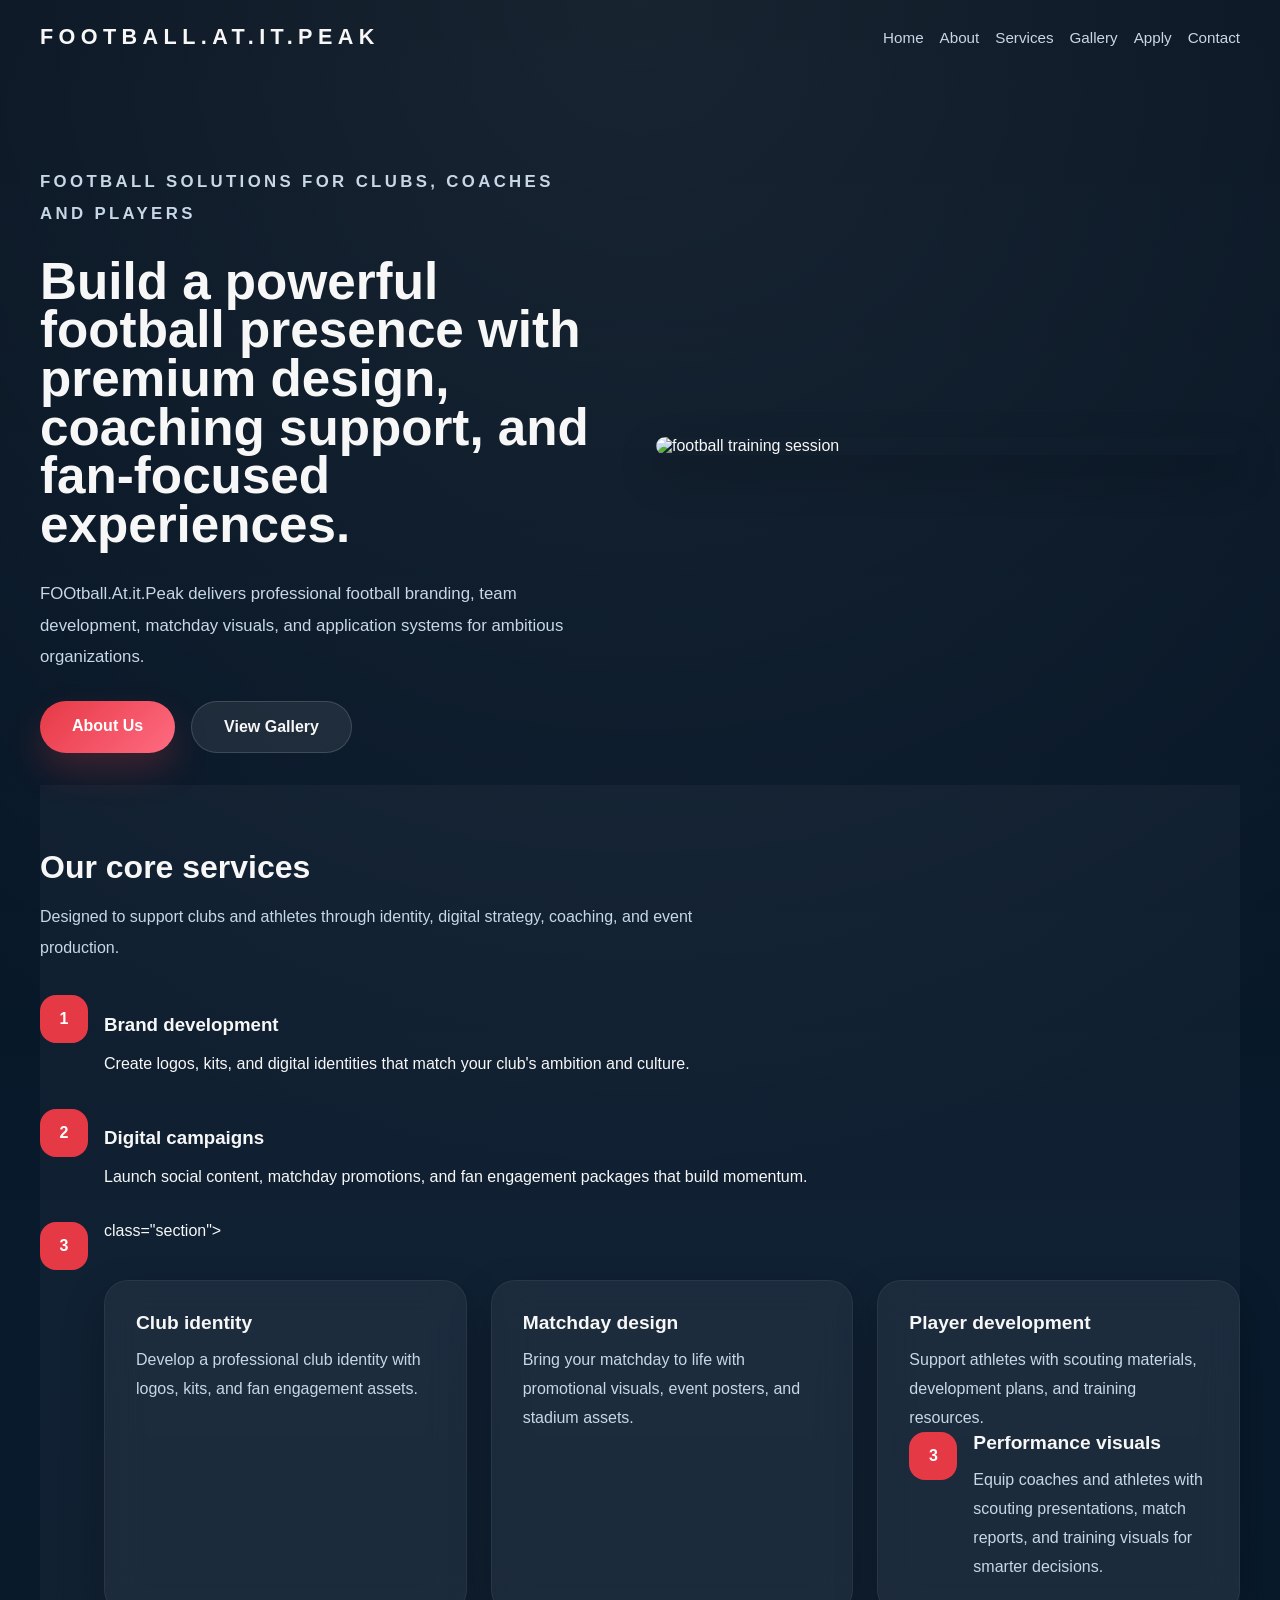
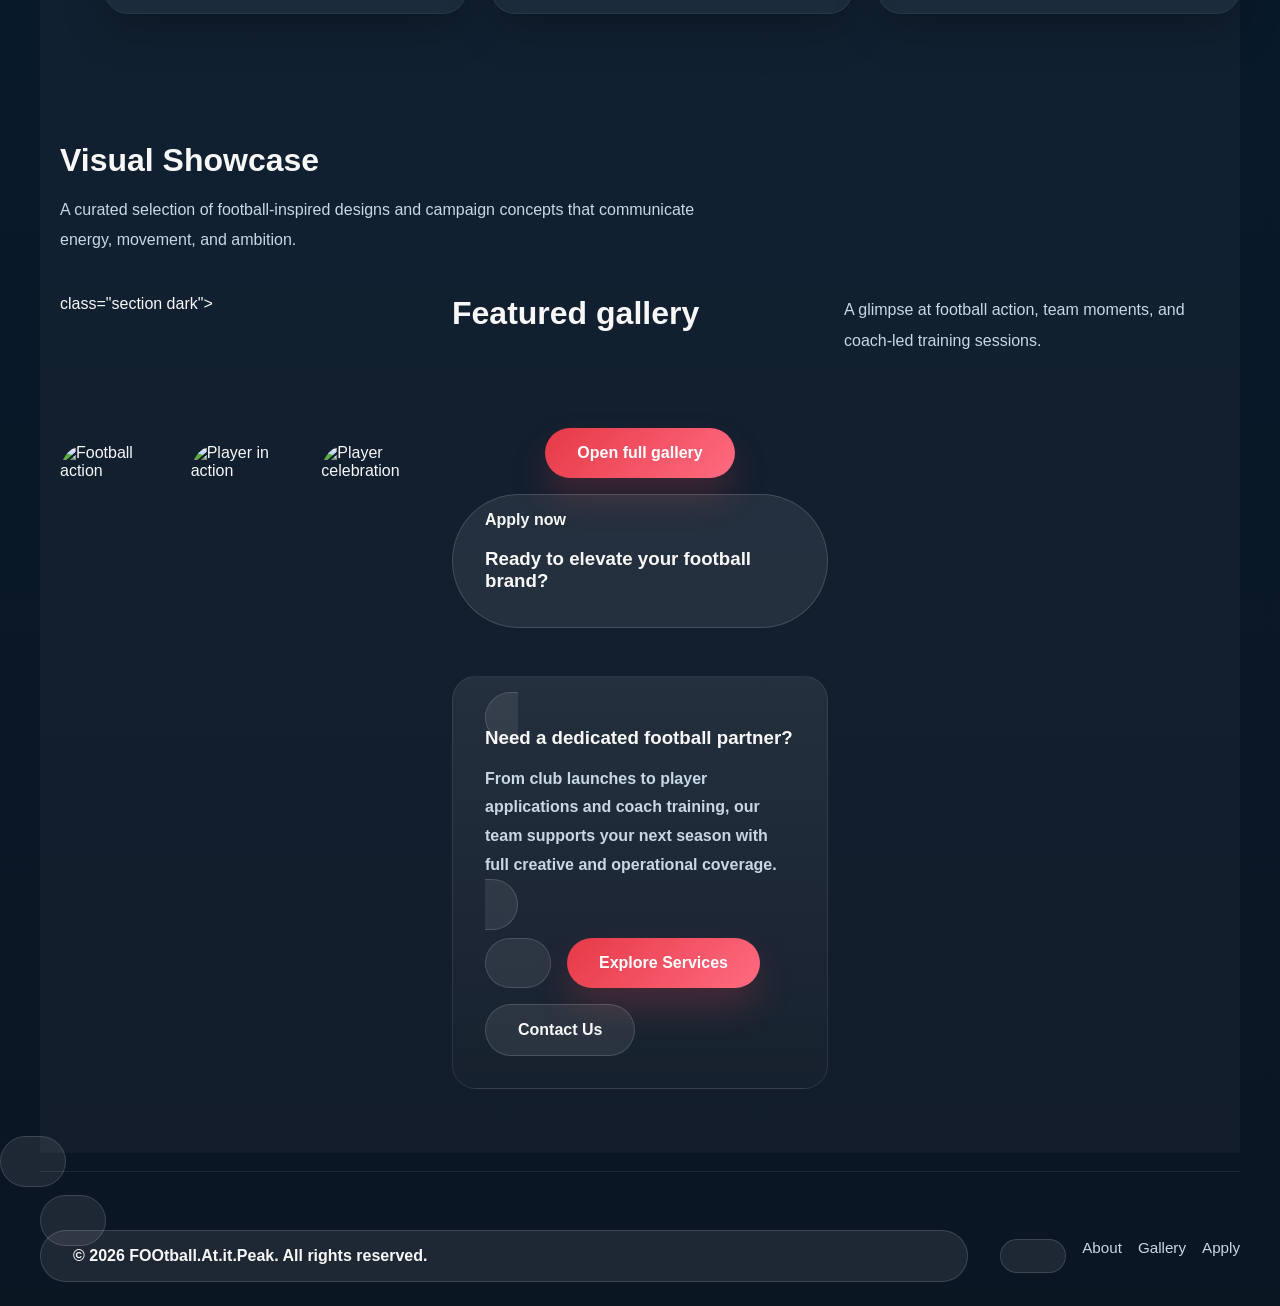
==== index.html @ 3c867930 "first commit" ====
<!DOCTYPE html>
<html lang="en">
<head>
    <meta charset="UTF-8">
    <meta name="viewport" content="width=device-width, initial-scale=1.0">
    <title>FOOtball.At.it.Peak</title>
    <link rel="stylesheet" href="style.css">
</head>
<body>
    <header class="container">
        <div class="header-inner">
            <a class="brand" href="index.html">FOOtball.At.it.Peak</a>
            <nav>
                <a href="index.html">Home</a>
                <a href="about.html">About</a>
                <a href="services.html">Services</a>
                <a href="gallery.html">Gallery</a>
                <a href="apply.html">Apply</a>
                <a href="contact.html">Contact</a>
            </nav>
        </div>
    </header>

    <main class="container">
        <section class="page-hero">
            <div>
                <p class="eyebrow">Football solutions for clubs, coaches and players</p>
                <h1>Build a powerful football presence with premium design, coaching support, and fan-focused experiences.</h1>
                <p class="section-description">FOOtball.At.it.Peak delivers professional football branding, team development, matchday visuals, and application systems for ambitious organizations.</p>
                <div class="cta-group">
                    <a class="btn btn-primary" href="about.html">About Us</a>
                    <a class="btn btn-secondary" href="gallery.html">View Gallery</a>
                </div>
            </div>
            <img src="https://cdn.pixabay.com/photo/2016/11/22/19/36/football-1853652_1280.jpg" alt="football training session">
        </section>

        <section class="section dark">
            <h2>Our core services</h2>
            <p class="lead">Designed to support clubs and athletes through identity, digital strategy, coaching, and event production.</p>
            <div class="feature-list">
                <div class="feature-item">
                    <span class="feature-dot">1</span>
                    <div>
                        <h3>Brand development</h3>
                        <p>Create logos, kits, and digital identities that match your club's ambition and culture.</p>
                    </div>
                </div>
                <div class="feature-item">
                    <span class="feature-dot">2</span>
                    <div>
                        <h3>Digital campaigns</h3>
                        <p>Launch social content, matchday promotions, and fan engagement packages that build momentum.</p>
                    </div>
                </div>
                <div class="feature-item">
                    <span class="feature-dot">3</span>
                    <div>
                 class="section">
            <div class="grid-3">
                <div class="card">
                    <h3>Club identity</h3>
                    <p>Develop a professional club identity with logos, kits, and fan engagement assets.
                    </p>
                </div>
                <div class="card">
                    <h3>Matchday design</h3>
                    <p>Bring your matchday to life with promotional visuals, event posters, and stadium assets.</p>
                </div>
                <div class="card">
                    <h3>Player development</h3>
                    <p>Support athletes with scouting materials, development plans, and training resources.</p>
                    <div class="feature-item">
                        <span class="feature-dot">3</span>
                        <div>
                            <h3>Performance visuals</h3>
                            <p>Equip coaches and athletes with scouting presentations, match reports, and training visuals for smarter decisions.</p>
                        </div>
                    </div>
                </div>
            </div>
        </section>

        <section id="gallery" class="section dark">
            <div class="container">
                <h2>Visual Showcase</h2>
                <p class="lead">A curated selection of football-inspired designs and campaign concepts that communicate energy, movement, and ambition.</p>
                <div class="gallery">
                 class="section dark">
            <h2>Featured gallery</h2>
            <p class="lead">A glimpse at football action, team moments, and coach-led training sessions.</p>
            <div class="gallery">
                <div class="gallery-item"><img src="https://cdn.pixabay.com/photo/2017/08/06/16/50/soccer-2591880_1280.jpg" alt="Football action"></div>
                <div class="gallery-item"><img src="https://cdn.pixabay.com/photo/2016/11/29/09/32/football-player-1869927_1280.jpg" alt="Player in action"></div>
                <div class="gallery-item"><img src="https://cdn.pixabay.com/photo/2016/11/29/05/08/child-1867288_1280.jpg" alt="Player celebration"></div>
            </div>
            <div class="cta-group" style="margin-top: 1.5rem; justify-content: center;">
                <a class="btn btn-primary" href="gallery.html">Open full gallery</a>
                <a class="btn btn-secondary" href="apply.html">Apply now</as="container highlight">
                <h3>Ready to elevate your football brand?</h3>
                <class="section">
            <div class="highlight">
                <h3>Need a dedicated football partner?</h3>
                <p>From club launches to player applications and coach training, our team supports your next season with full creative and operational coverage.</p>
                <div class="cta-group">
                    <a class="btn btn-primary" href="services.html">Explore Services</a>
                    <a class="btn btn-secondary" href="contact.html">Contact Us
    </main>

    <footer class="container footer">
        <div class="footer-grid">
            <p>&copy; 2026 FOOtball.At.it.Peak. All rights reserved.</p>
            <div class="footer-links">
                <a href="about.html">About</a>
                <a href="gallery.html">Gallery</a>
                <a href="apply.html">Apply</a>
            </div>
        </div>
    </footer>
</body>
</html>
---- style.css ----
/* Global styles */
:root {
    --bg: #0b1623;
    --panel: rgba(255, 255, 255, 0.05);
    --text: #f7f7f7;
    --muted: #c8d7e5;
    --accent: #e63946;
    --accent-soft: #f25f68;
    --shadow: 0 18px 40px rgba(0, 0, 0, 0.25);
    --radius: 24px;
}

* {
    box-sizing: border-box;
}

body {
    margin: 0;
    min-height: 100%;
    font-family: 'Inter', Arial, sans-serif;
    color: var(--text);
    background: radial-gradient(circle at top, rgba(255, 255, 255, 0.08), transparent 40%),
        linear-gradient(180deg, #05111f 0%, #081a2c 45%, #0b1623 100%);
}

img {
    max-width: 100%;
    display: block;
}

a {
    color: inherit;
    text-decoration: none;
}

button,
.btn {
    border: none;
    border-radius: 999px;
    cursor: pointer;
    font-weight: 700;
    transition: transform 0.25s ease, box-shadow 0.25s ease, background-color 0.25s ease;
}

button:hover,
.btn:hover {
    transform: translateY(-2px);
}

.container {
    width: min(1200px, calc(100% - 2.5rem));
    margin: 0 auto;
}

header {
    padding: 1.5rem 0;
}

.header-inner {
    display: flex;
    align-items: center;
    justify-content: space-between;
    gap: 1rem;
}

.brand {
    font-size: 1.35rem;
    letter-spacing: 0.25em;
    text-transform: uppercase;
    font-weight: 700;
    color: var(--text);
}

nav {
    display: flex;
    gap: 1rem;
    flex-wrap: wrap;
}

nav a {
    color: var(--muted);
    font-size: 0.95rem;
    transition: color 0.3s ease;
}

nav a:hover {
    color: var(--text);
}

.page-hero {
    display: grid;
    grid-template-columns: 1fr 1fr;
    gap: 2rem;
    align-items: center;
    padding: 4rem 0 2rem;
}

.page-hero > div {
    max-width: 560px;
}

.page-hero h1 {
    font-size: clamp(2.7rem, 4vw, 4.5rem);
    line-height: 0.95;
    margin: 0 0 1rem;
}

.page-hero p {
    margin: 1.75rem 0;
    font-size: 1.05rem;
    line-height: 1.9;
    color: var(--muted);
}

.page-hero img {
    border-radius: 32px;
    box-shadow: var(--shadow);
}

.page-header {
    text-align: left;
    padding: 3rem 0 2rem;
}

.section-tag {
    color: var(--accent);
    font-weight: 700;
    letter-spacing: 0.2em;
    text-transform: uppercase;
    margin: 0 0 1rem;
}

.page-header h1 {
    font-size: clamp(2.2rem, 3vw, 3.5rem);
    line-height: 1.2;
    margin: 0 0 1rem;
}

.section-description {
    max-width: 680px;
    color: var(--muted);
    line-height: 1.9;
}

.eyebrow {
    color: var(--accent);
    font-weight: 700;
    letter-spacing: 0.2em;
    text-transform: uppercase;
    margin: 0 0 1rem;
}

.cta-group {
    display: flex;
    flex-wrap: wrap;
    gap: 1rem;
    margin-top: 1.5rem;
}

.btn-primary {
    background: linear-gradient(135deg, var(--accent), #ff6b81);
    color: #fff;
    padding: 1rem 2rem;
    box-shadow: 0 18px 35px rgba(230, 57, 70, 0.22);
}

.btn-primary:hover {
    box-shadow: 0 22px 45px rgba(230, 57, 70, 0.32);
}

.btn-secondary {
    background: rgba(255, 255, 255, 0.08);
    color: var(--text);
    padding: 1rem 2rem;
    border: 1px solid rgba(255, 255, 255, 0.14);
}

.btn-secondary:hover {
    background: rgba(255, 255, 255, 0.12);
}

.section {
    padding: 4rem 0;
}

.section.dark {
    background: rgba(255, 255, 255, 0.03);
}

.section h2 {
    font-size: clamp(2rem, 2.5vw, 3rem);
    margin: 0 0 1rem;
}

.section.light-form {
    background: transparent;
}

.section p.lead {
    max-width: 680px;
    margin: 0 0 2rem;
    color: var(--muted);
    line-height: 1.9;
}

.grid-3 {
    display: grid;
    grid-template-columns: repeat(3, minmax(0, 1fr));
    gap: 1.5rem;
    margin-top: 2.5rem;
}

.card {
    background: rgba(255, 255, 255, 0.05);
    padding: 2rem;
    border-radius: var(--radius);
    box-shadow: inset 0 0 0 1px rgba(255, 255, 255, 0.06), var(--shadow);
    backdrop-filter: blur(18px);
    transition: transform 0.3s ease, background-color 0.3s ease;
}

.card:hover {
    transform: translateY(-4px);
    background: rgba(255, 255, 255, 0.08);
}

.card h3 {
    margin: 0 0 0.75rem;
    font-size: 1.2rem;
}

.card p {
    margin: 0;
    color: var(--muted);
    line-height: 1.8;
}

.gallery,
.gallery-grid {
    display: grid;
    grid-template-columns: repeat(3, minmax(0, 1fr));
    gap: 1rem;
    margin-top: 2.5rem;
}

.gallery-item {
    overflow: hidden;
    border-radius: 28px;
    position: relative;
    min-height: 240px;
}

.gallery-item img {
    width: 100%;
    height: 100%;
    object-fit: cover;
    transition: transform 0.35s ease;
}

.gallery-item:hover img {
    transform: scale(1.06);
}

.highlight {
    background: linear-gradient(180deg, rgba(255, 255, 255, 0.08), rgba(255, 255, 255, 0.02));
    border: 1px solid rgba(255, 255, 255, 0.08);
    padding: 2rem;
    border-radius: var(--radius);
    margin-top: 2rem;
}

.highlight h3 {
    margin: 0 0 1rem;
}

.highlight p {
    color: var(--muted);
    line-height: 1.8;
}

.feature-list {
    display: grid;
    gap: 1.25rem;
    margin-top: 2rem;
}

.feature-item {
    display: grid;
    grid-template-columns: 48px auto;
    gap: 1rem;
    align-items: start;
}

.feature-dot {
    width: 48px;
    height: 48px;
    background: var(--accent);
    border-radius: 16px;
    display: grid;
    place-items: center;
    font-weight: 800;
    color: #fff;
    flex-shrink: 0;
}

/* Form styles */
.form-grid {
    display: grid;
    grid-template-columns: 1fr 1fr;
    gap: 2rem;
    margin-top: 2rem;
}

.form-grid.full-width,
.form-card.full-width {
    grid-column: 1 / -1;
}

.form-card {
    display: flex;
    flex-direction: column;
    gap: 1.5rem;
}

.form-label {
    display: block;
    font-weight: 600;
    margin-bottom: 0.5rem;
    color: var(--text);
    font-size: 0.95rem;
}

.form-control,
input,
textarea,
select {
    width: 100%;
    padding: 0.875rem 1rem;
    background: rgba(255, 255, 255, 0.06);
    border: 1px solid rgba(255, 255, 255, 0.12);
    border-radius: 12px;
    color: var(--text);
    font-family: inherit;
    font-size: 0.95rem;
    transition: background-color 0.3s ease, border-color 0.3s ease;
}

.form-control:focus,
input:focus,
textarea:focus,
select:focus {
    outline: none;
    background: rgba(255, 255, 255, 0.1);
    border-color: var(--accent);
}

.textarea {
    resize: vertical;
    min-height: 120px;
}

.form-submit {
    align-self: flex-start;
    margin-top: 0.5rem;
}

.input-group {
    display: flex;
    flex-direction: column;
    gap: 0.5rem;
}

.input-group label {
    font-weight: 600;
    color: var(--text);
    font-size: 0.95rem;
}

.input-group input,
.input-group textarea,
.input-group select {
    padding: 0.875rem 1rem;
    background: rgba(255, 255, 255, 0.06);
    border: 1px solid rgba(255, 255, 255, 0.12);
    border-radius: 12px;
    color: var(--text);
    font-family: inherit;
    font-size: 0.95rem;
}

.input-group input:focus,
.input-group textarea:focus,
.input-group select:focus {
    outline: none;
    background: rgba(255, 255, 255, 0.1);
    border-color: var(--accent);
}

.form-panel {
    background: rgba(255, 255, 255, 0.03);
    padding: 2rem;
    border-radius: var(--radius);
    margin-bottom: 2rem;
}

.form-panel h2 {
    margin: 0 0 1rem;
}

.contact-details {
    display: grid;
    grid-template-columns: repeat(3, minmax(0, 1fr));
    gap: 1.5rem;
    margin-top: 2rem;
}

.text-right {
    text-align: right;
}

.footer {
    padding: 2.5rem 0 1.5rem;
    color: var(--muted);
    border-top: 1px solid rgba(255, 255, 255, 0.08);
}

.footer-grid {
    display: grid;
    grid-template-columns: 1fr auto;
    gap: 2rem;
    align-items: center;
}

.footer p {
    margin: 0;
}

.footer-links {
    display: flex;
    gap: 1rem;
    flex-wrap: wrap;
}

.footer-links a {
    font-size: 0.95rem;
    color: var(--muted);
    transition: color 0.3s ease;
}

.footer-links a:hover {
    color: var(--text);
}

@media (max-width: 900px) {
    .page-hero,
    .gallery,
    .gallery-grid,
    .grid-3,
    .contact-details {
        grid-template-columns: 1fr;
    }

    .form-grid {
        grid-template-columns: 1fr;
    }

    .footer-grid {
        grid-template-columns: 1fr;
    }
}

@media (max-width: 620px) {
    .header-inner {
        flex-direction: column;
        align-items: flex-start;
    }

    nav {
        width: 100%;
        justify-content: flex-start;
    }

    .feature-item {
        grid-template-columns: 40px auto;
    }

    .feature-dot {
        width: 40px;
        height: 40px;
        font-size: 0.85rem;
    }

    .text-right {
        text-align: left;
    }
}
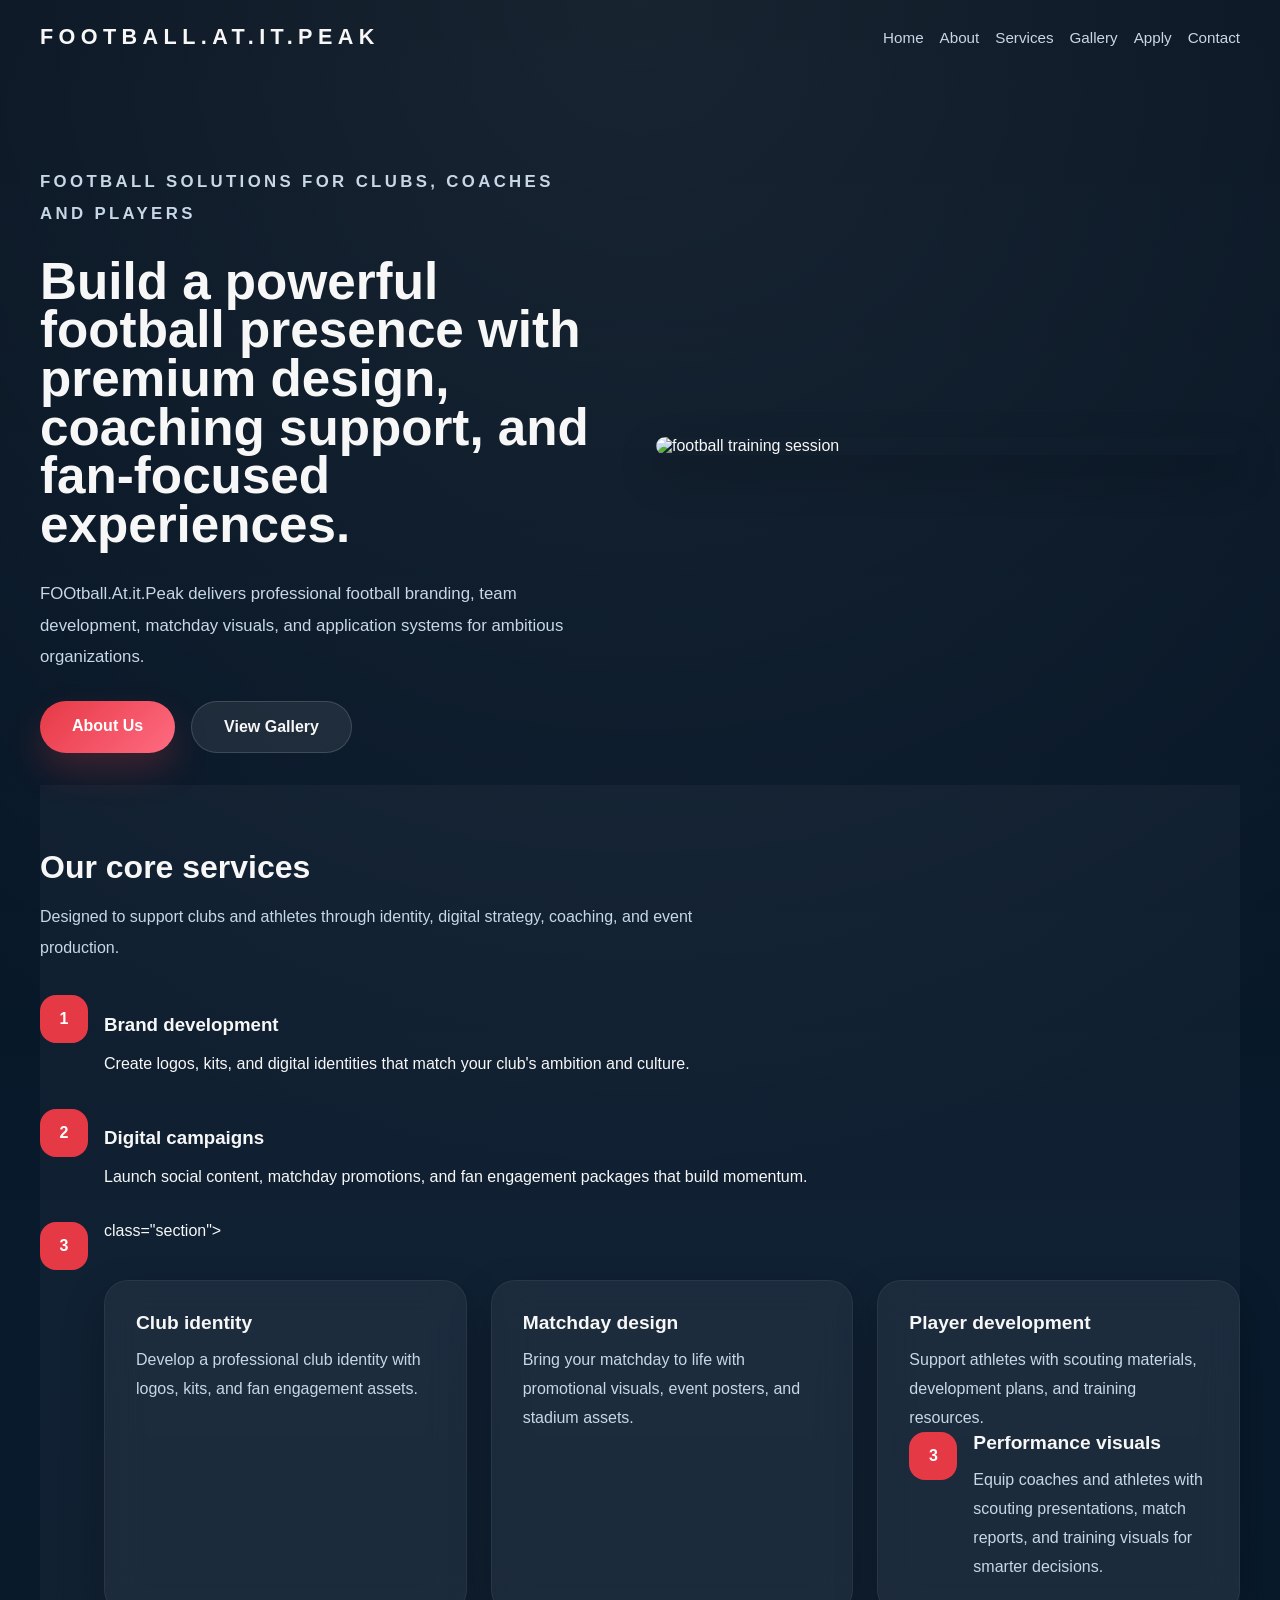
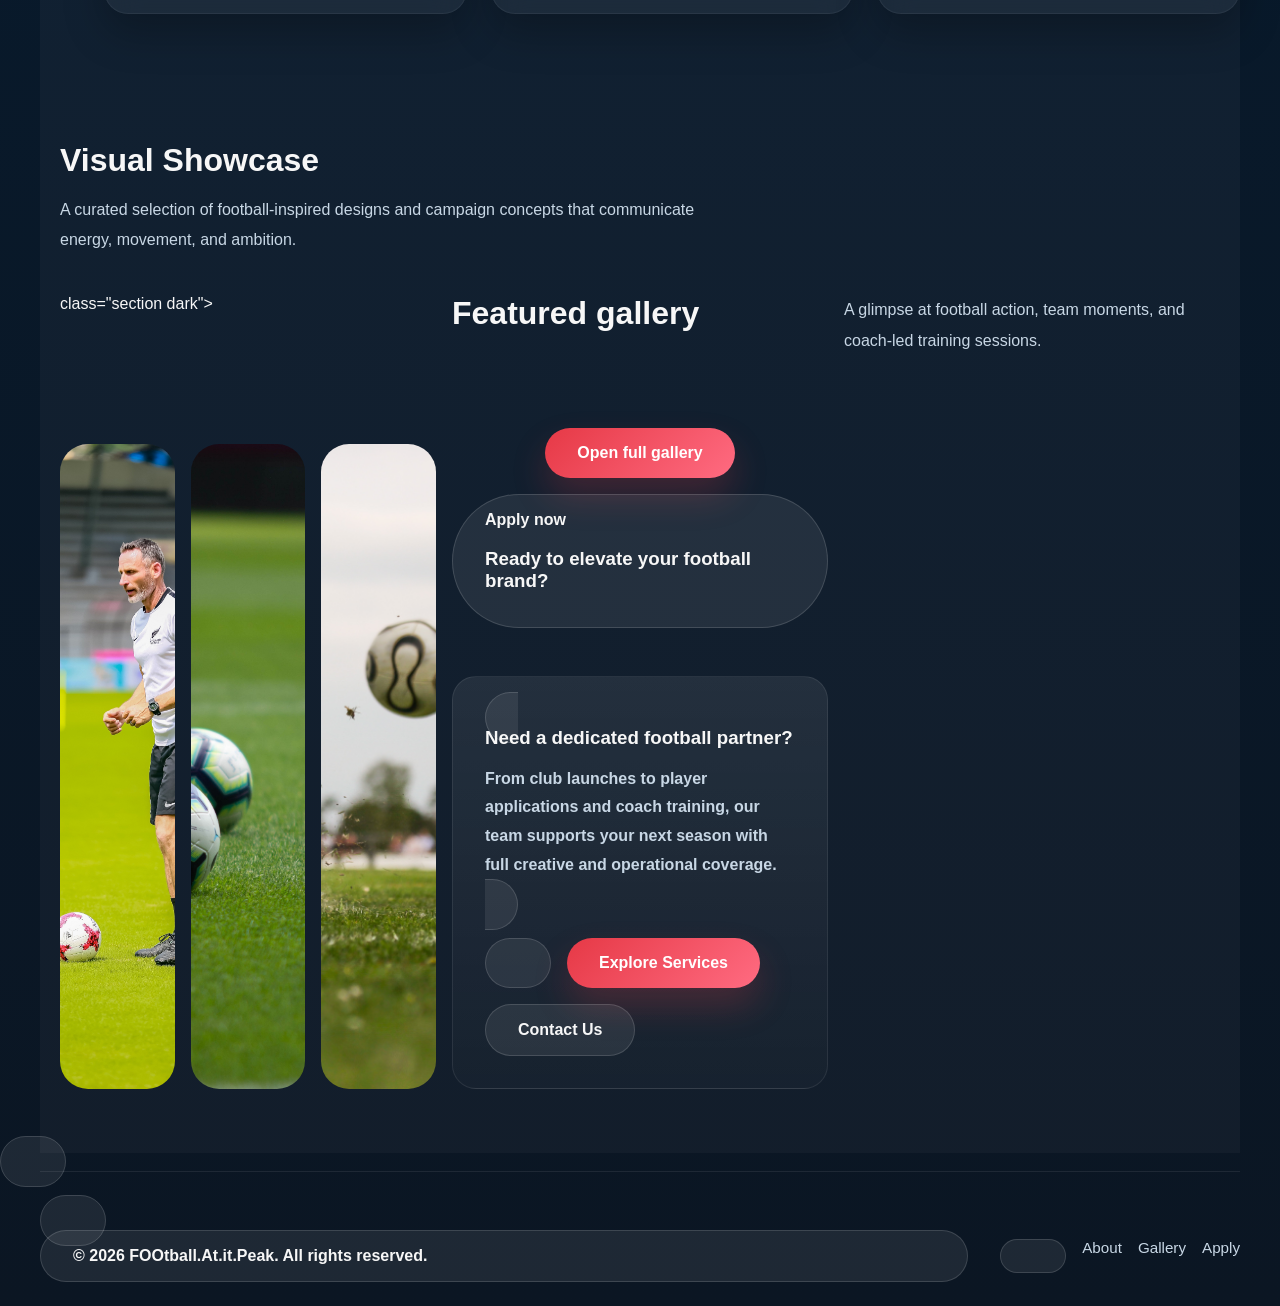
==== commit 58e3a5f3: "images uploaded" ====
--- a/index.html
+++ b/index.html
@@ -32,7 +32,7 @@
                     <a class="btn btn-secondary" href="gallery.html">View Gallery</a>
                 </div>
             </div>
-            <img src="https://cdn.pixabay.com/photo/2016/11/22/19/36/football-1853652_1280.jpg" alt="football training session">
+            <img src="./images/brokerx-goal-4761896.jpg" alt="football training session">
         </section>
 
         <section class="section dark">
@@ -90,9 +90,9 @@
             <h2>Featured gallery</h2>
             <p class="lead">A glimpse at football action, team moments, and coach-led training sessions.</p>
             <div class="gallery">
-                <div class="gallery-item"><img src="https://cdn.pixabay.com/photo/2017/08/06/16/50/soccer-2591880_1280.jpg" alt="Football action"></div>
-                <div class="gallery-item"><img src="https://cdn.pixabay.com/photo/2016/11/29/09/32/football-player-1869927_1280.jpg" alt="Player in action"></div>
-                <div class="gallery-item"><img src="https://cdn.pixabay.com/photo/2016/11/29/05/08/child-1867288_1280.jpg" alt="Player celebration"></div>
+                <div class="gallery-item"><img src="./images/rosarioc62-football-2801341 (1).jpg" alt="Football action"></div>
+                <div class="gallery-item"><img src="./images/kelvinstuttard-footballs-3597191.jpg" alt="Player in action"></div>
+                <div class="gallery-item"><img src="./images/sepph-soccer-1678992.jpg" alt="Player celebration"></div>
             </div>
             <div class="cta-group" style="margin-top: 1.5rem; justify-content: center;">
                 <a class="btn btn-primary" href="gallery.html">Open full gallery</a>
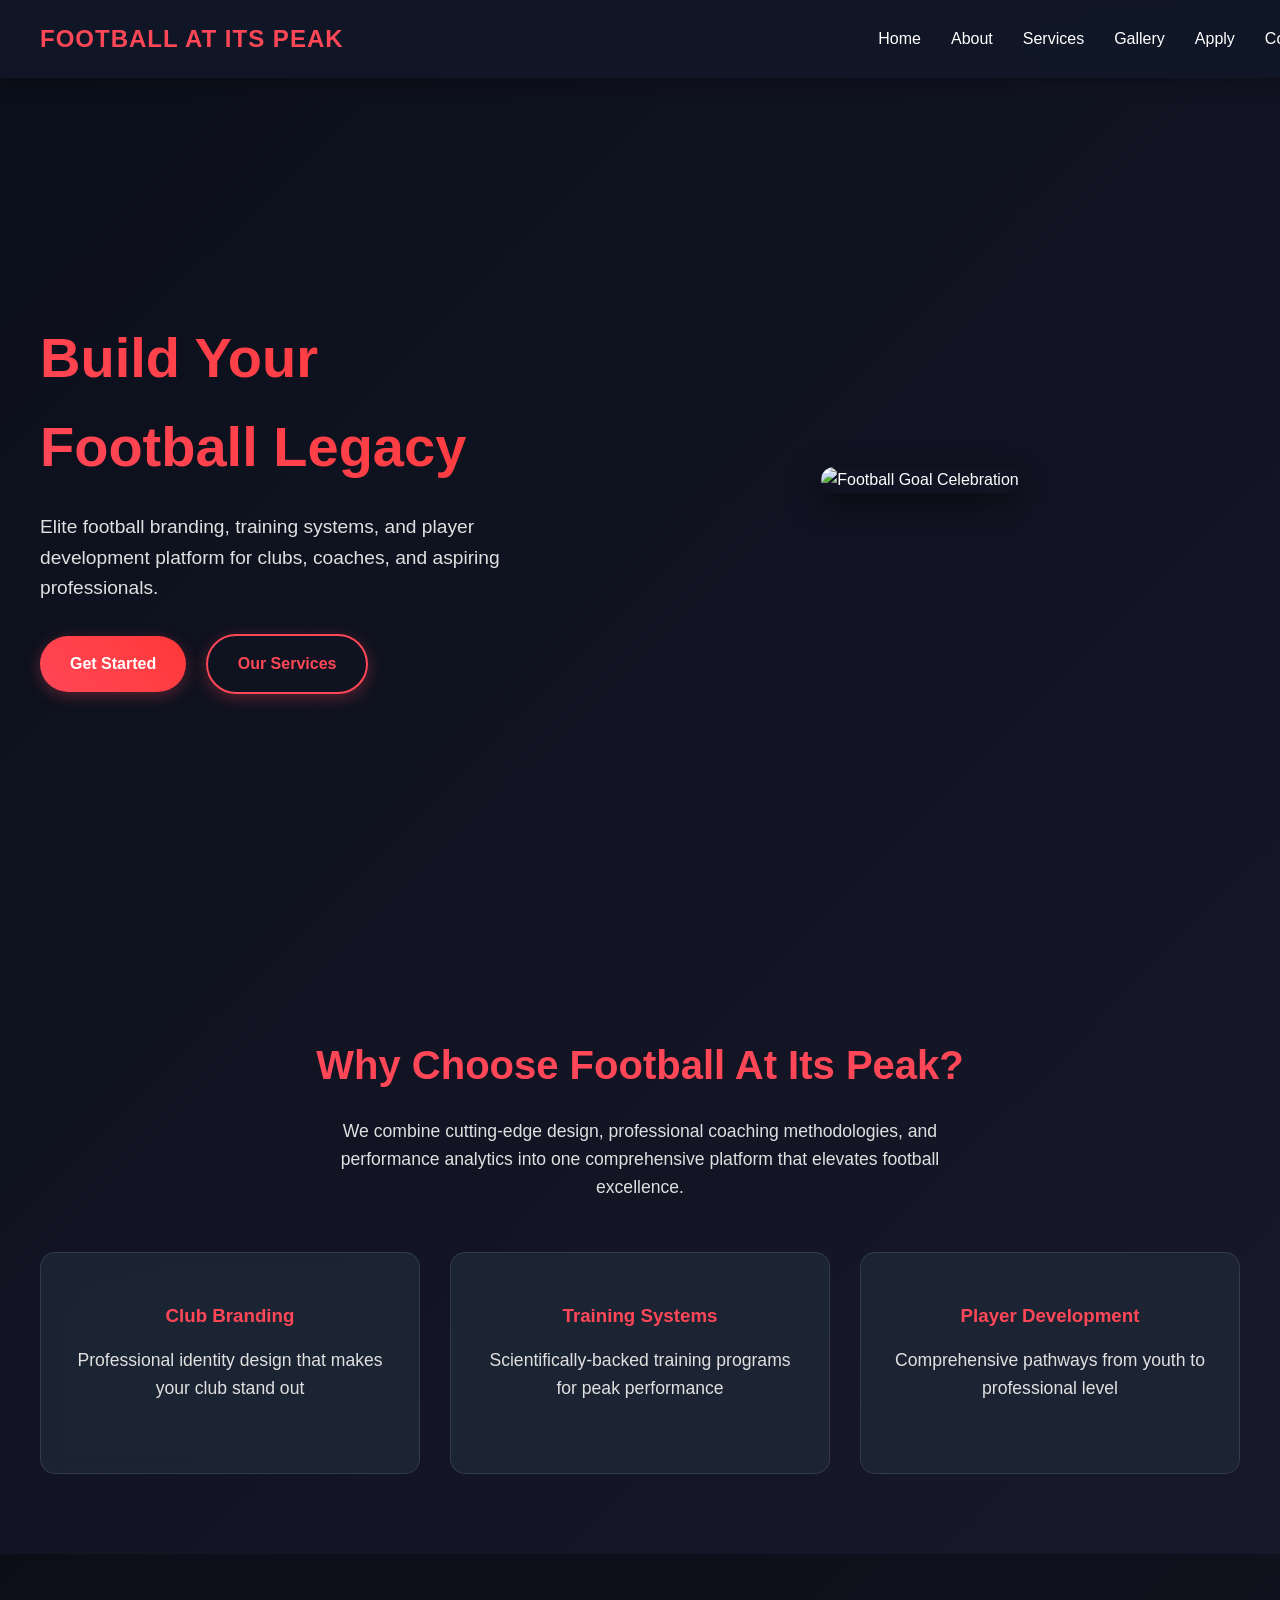
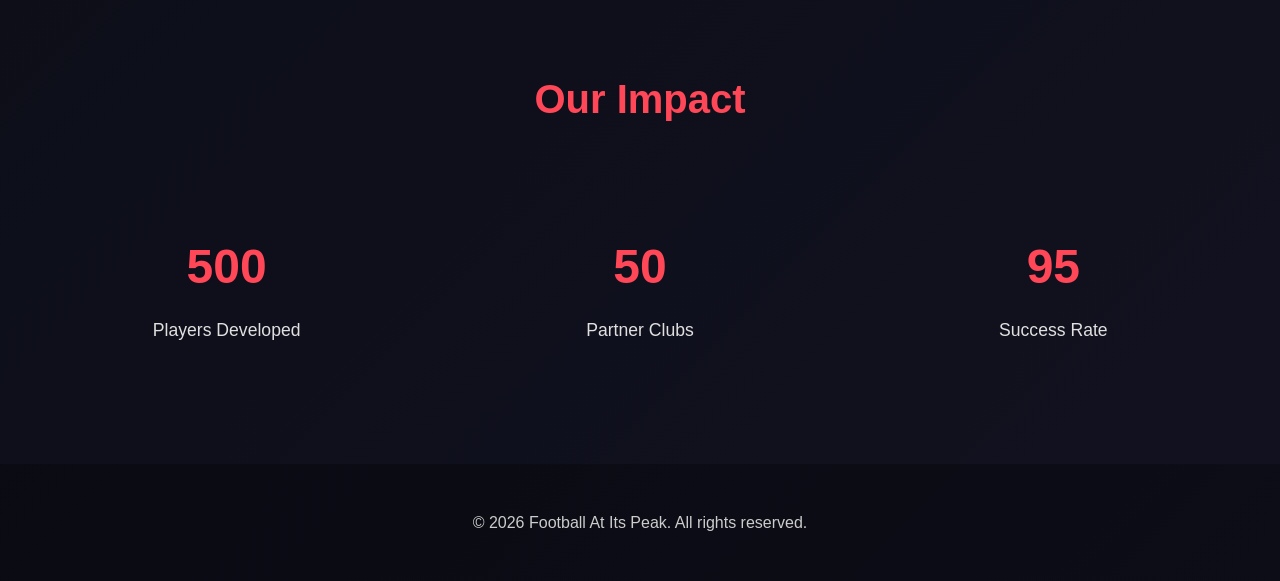
==== commit 0fbf3e5f: "finishing" ====
--- a/index.html
+++ b/index.html
@@ -1,121 +1,83 @@
 <!DOCTYPE html>
 <html lang="en">
 <head>
-    <meta charset="UTF-8">
-    <meta name="viewport" content="width=device-width, initial-scale=1.0">
-    <title>FOOtball.At.it.Peak</title>
-    <link rel="stylesheet" href="style.css">
+<meta charset="UTF-8">
+<meta name="viewport" content="width=device-width, initial-scale=1.0">
+<meta name="description" content="Football At Its Peak - Elite football branding, training systems, and player development platform for clubs, coaches, and aspiring professionals.">
+<meta name="keywords" content="football, soccer, training, development, branding, coaching, player development, football academy">
+<meta name="author" content="Football At Its Peak">
+<title>Football At Its Peak - Elite Football Development</title>
+<link rel="stylesheet" href="style.css">
 </head>
+
 <body>
-    <header class="container">
-        <div class="header-inner">
-            <a class="brand" href="index.html">FOOtball.At.it.Peak</a>
-            <nav>
-                <a href="index.html">Home</a>
-                <a href="about.html">About</a>
-                <a href="services.html">Services</a>
-                <a href="gallery.html">Gallery</a>
-                <a href="apply.html">Apply</a>
-                <a href="contact.html">Contact</a>
-            </nav>
-        </div>
-    </header>
 
-    <main class="container">
-        <section class="page-hero">
-            <div>
-                <p class="eyebrow">Football solutions for clubs, coaches and players</p>
-                <h1>Build a powerful football presence with premium design, coaching support, and fan-focused experiences.</h1>
-                <p class="section-description">FOOtball.At.it.Peak delivers professional football branding, team development, matchday visuals, and application systems for ambitious organizations.</p>
-                <div class="cta-group">
-                    <a class="btn btn-primary" href="about.html">About Us</a>
-                    <a class="btn btn-secondary" href="gallery.html">View Gallery</a>
-                </div>
-            </div>
-            <img src="./images/brokerx-goal-4761896.jpg" alt="football training session">
-        </section>
+<header class="navbar">
+  <div class="logo">FOOTBALL AT ITS PEAK</div>
+  <nav>
+    <a href="index.html">Home</a>
+    <a href="about.html">About</a>
+    <a href="services.html">Services</a>
+    <a href="gallery.html">Gallery</a>
+    <a href="apply.html">Apply</a>
+    <a href="contact.html">Contact</a>
+  </nav>
+</header>
 
-        <section class="section dark">
-            <h2>Our core services</h2>
-            <p class="lead">Designed to support clubs and athletes through identity, digital strategy, coaching, and event production.</p>
-            <div class="feature-list">
-                <div class="feature-item">
-                    <span class="feature-dot">1</span>
-                    <div>
-                        <h3>Brand development</h3>
-                        <p>Create logos, kits, and digital identities that match your club's ambition and culture.</p>
-                    </div>
-                </div>
-                <div class="feature-item">
-                    <span class="feature-dot">2</span>
-                    <div>
-                        <h3>Digital campaigns</h3>
-                        <p>Launch social content, matchday promotions, and fan engagement packages that build momentum.</p>
-                    </div>
-                </div>
-                <div class="feature-item">
-                    <span class="feature-dot">3</span>
-                    <div>
-                 class="section">
-            <div class="grid-3">
-                <div class="card">
-                    <h3>Club identity</h3>
-                    <p>Develop a professional club identity with logos, kits, and fan engagement assets.
-                    </p>
-                </div>
-                <div class="card">
-                    <h3>Matchday design</h3>
-                    <p>Bring your matchday to life with promotional visuals, event posters, and stadium assets.</p>
-                </div>
-                <div class="card">
-                    <h3>Player development</h3>
-                    <p>Support athletes with scouting materials, development plans, and training resources.</p>
-                    <div class="feature-item">
-                        <span class="feature-dot">3</span>
-                        <div>
-                            <h3>Performance visuals</h3>
-                            <p>Equip coaches and athletes with scouting presentations, match reports, and training visuals for smarter decisions.</p>
-                        </div>
-                    </div>
-                </div>
-            </div>
-        </section>
+<section class="hero">
+  <div class="hero-text">
+    <h1>Build Your Football Legacy</h1>
+    <p>Elite football branding, training systems, and player development platform for clubs, coaches, and aspiring professionals.</p>
+    <a class="btn" href="apply.html">Get Started</a>
+    <a class="btn secondary" href="services.html">Our Services</a>
+  </div>
 
-        <section id="gallery" class="section dark">
-            <div class="container">
-                <h2>Visual Showcase</h2>
-                <p class="lead">A curated selection of football-inspired designs and campaign concepts that communicate energy, movement, and ambition.</p>
-                <div class="gallery">
-                 class="section dark">
-            <h2>Featured gallery</h2>
-            <p class="lead">A glimpse at football action, team moments, and coach-led training sessions.</p>
-            <div class="gallery">
-                <div class="gallery-item"><img src="./images/rosarioc62-football-2801341 (1).jpg" alt="Football action"></div>
-                <div class="gallery-item"><img src="./images/kelvinstuttard-footballs-3597191.jpg" alt="Player in action"></div>
-                <div class="gallery-item"><img src="./images/sepph-soccer-1678992.jpg" alt="Player celebration"></div>
-            </div>
-            <div class="cta-group" style="margin-top: 1.5rem; justify-content: center;">
-                <a class="btn btn-primary" href="gallery.html">Open full gallery</a>
-                <a class="btn btn-secondary" href="apply.html">Apply now</as="container highlight">
-                <h3>Ready to elevate your football brand?</h3>
-                <class="section">
-            <div class="highlight">
-                <h3>Need a dedicated football partner?</h3>
-                <p>From club launches to player applications and coach training, our team supports your next season with full creative and operational coverage.</p>
-                <div class="cta-group">
-                    <a class="btn btn-primary" href="services.html">Explore Services</a>
-                    <a class="btn btn-secondary" href="contact.html">Contact Us
-    </main>
+  <div class="hero-image">
+    <img id="preview" src="images/brokerx-goal-4761896.jpg" alt="Football Goal Celebration">
+  </div>
+</section>
 
-    <footer class="container footer">
-        <div class="footer-grid">
-            <p>&copy; 2026 FOOtball.At.it.Peak. All rights reserved.</p>
-            <div class="footer-links">
-                <a href="about.html">About</a>
-                <a href="gallery.html">Gallery</a>
-                <a href="apply.html">Apply</a>
-            </div>
-        </div>
-    </footer>
+<section class="section">
+  <h2>Why Choose Football At Its Peak?</h2>
+  <p>We combine cutting-edge design, professional coaching methodologies, and performance analytics into one comprehensive platform that elevates football excellence.</p>
+  <div class="features">
+    <div class="feature">
+      <h3>Club Branding</h3>
+      <p>Professional identity design that makes your club stand out</p>
+    </div>
+    <div class="feature">
+      <h3>Training Systems</h3>
+      <p>Scientifically-backed training programs for peak performance</p>
+    </div>
+    <div class="feature">
+      <h3>Player Development</h3>
+      <p>Comprehensive pathways from youth to professional level</p>
+    </div>
+  </div>
+</section>
+
+<section class="section stats">
+  <h2>Our Impact</h2>
+  <div class="stats-grid">
+    <div class="stat">
+      <h3>500+</h3>
+      <p>Players Developed</p>
+    </div>
+    <div class="stat">
+      <h3>50+</h3>
+      <p>Partner Clubs</p>
+    </div>
+    <div class="stat">
+      <h3>95%</h3>
+      <p>Success Rate</p>
+    </div>
+  </div>
+</section>
+
+<footer>
+  <p>© 2026 Football At Its Peak. All rights reserved.</p>
+</footer>
+
+<script src="web.js"></script>
 </body>
 </html>
--- a/style.css
+++ b/style.css
@@ -1,496 +1,355 @@
-/* Global styles */
-:root {
-    --bg: #0b1623;
-    --panel: rgba(255, 255, 255, 0.05);
-    --text: #f7f7f7;
-    --muted: #c8d7e5;
-    --accent: #e63946;
-    --accent-soft: #f25f68;
-    --shadow: 0 18px 40px rgba(0, 0, 0, 0.25);
-    --radius: 24px;
-}
-
-* {
-    box-sizing: border-box;
-}
-
 body {
-    margin: 0;
-    min-height: 100%;
-    font-family: 'Inter', Arial, sans-serif;
-    color: var(--text);
-    background: radial-gradient(circle at top, rgba(255, 255, 255, 0.08), transparent 40%),
-        linear-gradient(180deg, #05111f 0%, #081a2c 45%, #0b1623 100%);
-}
-
-img {
-    max-width: 100%;
-    display: block;
-}
-
-a {
-    color: inherit;
-    text-decoration: none;
-}
-
-button,
+margin:0;
+font-family: 'Arial', sans-serif;
+background: linear-gradient(135deg, #0b0f1a 0%, #1a1a2e 100%);
+color: white;
+line-height: 1.6;
+}
+
+.navbar {
+display:flex;
+justify-content:space-between;
+align-items: center;
+padding: 20px 40px;
+background: rgba(17, 24, 39, 0.95);
+backdrop-filter: blur(10px);
+position: fixed;
+width: 100%;
+top: 0;
+z-index: 1000;
+box-shadow: 0 2px 20px rgba(0,0,0,0.3);
+}
+
+.logo {
+font-size: 24px;
+font-weight: bold;
+color: #ff4757;
+letter-spacing: 1px;
+}
+
+.navbar nav {
+display: flex;
+gap: 30px;
+}
+
+.navbar a {
+color: white;
+text-decoration: none;
+font-weight: 500;
+transition: color 0.3s ease;
+position: relative;
+}
+
+.navbar a:hover {
+color: #ff4757;
+}
+
+.navbar a::after {
+content: '';
+position: absolute;
+width: 0;
+height: 2px;
+bottom: -5px;
+left: 0;
+background: #ff4757;
+transition: width 0.3s ease;
+}
+
+.navbar a:hover::after {
+width: 100%;
+}
+
+.hero {
+display: flex;
+justify-content: space-around;
+align-items: center;
+padding: 120px 40px 80px;
+min-height: 80vh;
+gap: 60px;
+}
+
+.hero-text {
+flex: 1;
+max-width: 500px;
+}
+
+.hero-text h1 {
+font-size: 3.5rem;
+margin-bottom: 20px;
+background: linear-gradient(45deg, #ff4757, #ff3838);
+-webkit-background-clip: text;
+-webkit-text-fill-color: transparent;
+background-clip: text;
+}
+
+.hero-text p {
+font-size: 1.2rem;
+margin-bottom: 30px;
+color: #e0e0e0;
+}
+
 .btn {
-    border: none;
-    border-radius: 999px;
-    cursor: pointer;
-    font-weight: 700;
-    transition: transform 0.25s ease, box-shadow 0.25s ease, background-color 0.25s ease;
-}
-
-button:hover,
+background: linear-gradient(45deg, #ff4757, #ff3838);
+padding: 15px 30px;
+color: white;
+text-decoration: none;
+border-radius: 50px;
+font-weight: bold;
+display: inline-block;
+margin-right: 15px;
+transition: all 0.3s ease;
+box-shadow: 0 4px 15px rgba(255, 71, 87, 0.3);
+}
+
 .btn:hover {
-    transform: translateY(-2px);
-}
-
-.container {
-    width: min(1200px, calc(100% - 2.5rem));
-    margin: 0 auto;
-}
-
-header {
-    padding: 1.5rem 0;
-}
-
-.header-inner {
-    display: flex;
-    align-items: center;
-    justify-content: space-between;
-    gap: 1rem;
-}
-
-.brand {
-    font-size: 1.35rem;
-    letter-spacing: 0.25em;
-    text-transform: uppercase;
-    font-weight: 700;
-    color: var(--text);
-}
-
-nav {
-    display: flex;
-    gap: 1rem;
-    flex-wrap: wrap;
-}
-
-nav a {
-    color: var(--muted);
-    font-size: 0.95rem;
-    transition: color 0.3s ease;
-}
-
-nav a:hover {
-    color: var(--text);
-}
-
-.page-hero {
-    display: grid;
-    grid-template-columns: 1fr 1fr;
-    gap: 2rem;
-    align-items: center;
-    padding: 4rem 0 2rem;
-}
-
-.page-hero > div {
-    max-width: 560px;
-}
-
-.page-hero h1 {
-    font-size: clamp(2.7rem, 4vw, 4.5rem);
-    line-height: 0.95;
-    margin: 0 0 1rem;
-}
-
-.page-hero p {
-    margin: 1.75rem 0;
-    font-size: 1.05rem;
-    line-height: 1.9;
-    color: var(--muted);
-}
-
-.page-hero img {
-    border-radius: 32px;
-    box-shadow: var(--shadow);
-}
-
-.page-header {
-    text-align: left;
-    padding: 3rem 0 2rem;
-}
-
-.section-tag {
-    color: var(--accent);
-    font-weight: 700;
-    letter-spacing: 0.2em;
-    text-transform: uppercase;
-    margin: 0 0 1rem;
-}
-
-.page-header h1 {
-    font-size: clamp(2.2rem, 3vw, 3.5rem);
-    line-height: 1.2;
-    margin: 0 0 1rem;
-}
-
-.section-description {
-    max-width: 680px;
-    color: var(--muted);
-    line-height: 1.9;
-}
-
-.eyebrow {
-    color: var(--accent);
-    font-weight: 700;
-    letter-spacing: 0.2em;
-    text-transform: uppercase;
-    margin: 0 0 1rem;
-}
-
-.cta-group {
-    display: flex;
-    flex-wrap: wrap;
-    gap: 1rem;
-    margin-top: 1.5rem;
-}
-
-.btn-primary {
-    background: linear-gradient(135deg, var(--accent), #ff6b81);
-    color: #fff;
-    padding: 1rem 2rem;
-    box-shadow: 0 18px 35px rgba(230, 57, 70, 0.22);
-}
-
-.btn-primary:hover {
-    box-shadow: 0 22px 45px rgba(230, 57, 70, 0.32);
-}
-
-.btn-secondary {
-    background: rgba(255, 255, 255, 0.08);
-    color: var(--text);
-    padding: 1rem 2rem;
-    border: 1px solid rgba(255, 255, 255, 0.14);
-}
-
-.btn-secondary:hover {
-    background: rgba(255, 255, 255, 0.12);
+transform: translateY(-2px);
+box-shadow: 0 6px 20px rgba(255, 71, 87, 0.4);
+}
+
+.btn.secondary {
+background: transparent;
+border: 2px solid #ff4757;
+color: #ff4757;
+}
+
+.btn.secondary:hover {
+background: #ff4757;
+color: white;
+}
+
+.hero-image {
+flex: 1;
+text-align: center;
+}
+
+.hero img {
+width: 100%;
+max-width: 500px;
+border-radius: 20px;
+box-shadow: 0 10px 30px rgba(0,0,0,0.5);
+transition: transform 0.3s ease;
+}
+
+.hero img:hover {
+transform: scale(1.05);
 }
 
 .section {
-    padding: 4rem 0;
-}
-
-.section.dark {
-    background: rgba(255, 255, 255, 0.03);
+padding: 80px 40px;
+text-align: center;
+max-width: 1200px;
+margin: 0 auto;
 }
 
 .section h2 {
-    font-size: clamp(2rem, 2.5vw, 3rem);
-    margin: 0 0 1rem;
-}
-
-.section.light-form {
-    background: transparent;
-}
-
-.section p.lead {
-    max-width: 680px;
-    margin: 0 0 2rem;
-    color: var(--muted);
-    line-height: 1.9;
-}
-
-.grid-3 {
-    display: grid;
-    grid-template-columns: repeat(3, minmax(0, 1fr));
-    gap: 1.5rem;
-    margin-top: 2.5rem;
+font-size: 2.5rem;
+margin-bottom: 20px;
+color: #ff4757;
+}
+
+.section p {
+font-size: 1.1rem;
+color: #e0e0e0;
+max-width: 600px;
+margin: 0 auto 40px;
+}
+
+.features {
+display: grid;
+grid-template-columns: repeat(auto-fit, minmax(250px, 1fr));
+gap: 30px;
+margin-top: 50px;
+}
+
+.feature {
+background: rgba(31, 41, 55, 0.8);
+padding: 30px;
+border-radius: 15px;
+backdrop-filter: blur(10px);
+border: 1px solid rgba(255, 255, 255, 0.1);
+transition: transform 0.3s ease;
+}
+
+.feature:hover {
+transform: translateY(-5px);
+}
+
+.feature h3 {
+color: #ff4757;
+margin-bottom: 15px;
+}
+
+.stats {
+background: rgba(0,0,0,0.3);
+}
+
+.stats-grid {
+display: grid;
+grid-template-columns: repeat(auto-fit, minmax(200px, 1fr));
+gap: 40px;
+margin-top: 50px;
+}
+
+.stat h3 {
+font-size: 3rem;
+color: #ff4757;
+margin-bottom: 10px;
+}
+
+.stat p {
+font-size: 1.1rem;
+color: #e0e0e0;
+}
+
+.grid {
+display: grid;
+grid-template-columns: repeat(auto-fit, minmax(250px, 1fr));
+gap: 30px;
+padding: 40px;
+max-width: 1200px;
+margin: 0 auto;
 }
 
 .card {
-    background: rgba(255, 255, 255, 0.05);
-    padding: 2rem;
-    border-radius: var(--radius);
-    box-shadow: inset 0 0 0 1px rgba(255, 255, 255, 0.06), var(--shadow);
-    backdrop-filter: blur(18px);
-    transition: transform 0.3s ease, background-color 0.3s ease;
+background: rgba(31, 41, 55, 0.8);
+padding: 30px;
+border-radius: 15px;
+text-align: center;
+backdrop-filter: blur(10px);
+border: 1px solid rgba(255, 255, 255, 0.1);
+transition: all 0.3s ease;
+cursor: pointer;
 }
 
 .card:hover {
-    transform: translateY(-4px);
-    background: rgba(255, 255, 255, 0.08);
-}
-
-.card h3 {
-    margin: 0 0 0.75rem;
-    font-size: 1.2rem;
-}
-
-.card p {
-    margin: 0;
-    color: var(--muted);
-    line-height: 1.8;
-}
-
-.gallery,
-.gallery-grid {
-    display: grid;
-    grid-template-columns: repeat(3, minmax(0, 1fr));
-    gap: 1rem;
-    margin-top: 2.5rem;
-}
-
-.gallery-item {
-    overflow: hidden;
-    border-radius: 28px;
-    position: relative;
-    min-height: 240px;
-}
-
-.gallery-item img {
-    width: 100%;
-    height: 100%;
-    object-fit: cover;
-    transition: transform 0.35s ease;
-}
-
-.gallery-item:hover img {
-    transform: scale(1.06);
-}
-
-.highlight {
-    background: linear-gradient(180deg, rgba(255, 255, 255, 0.08), rgba(255, 255, 255, 0.02));
-    border: 1px solid rgba(255, 255, 255, 0.08);
-    padding: 2rem;
-    border-radius: var(--radius);
-    margin-top: 2rem;
-}
-
-.highlight h3 {
-    margin: 0 0 1rem;
-}
-
-.highlight p {
-    color: var(--muted);
-    line-height: 1.8;
-}
-
-.feature-list {
-    display: grid;
-    gap: 1.25rem;
-    margin-top: 2rem;
-}
-
-.feature-item {
-    display: grid;
-    grid-template-columns: 48px auto;
-    gap: 1rem;
-    align-items: start;
-}
-
-.feature-dot {
-    width: 48px;
-    height: 48px;
-    background: var(--accent);
-    border-radius: 16px;
-    display: grid;
-    place-items: center;
-    font-weight: 800;
-    color: #fff;
-    flex-shrink: 0;
-}
-
-/* Form styles */
-.form-grid {
-    display: grid;
-    grid-template-columns: 1fr 1fr;
-    gap: 2rem;
-    margin-top: 2rem;
-}
-
-.form-grid.full-width,
-.form-card.full-width {
-    grid-column: 1 / -1;
-}
-
-.form-card {
-    display: flex;
+transform: translateY(-5px);
+box-shadow: 0 10px 30px rgba(255, 71, 87, 0.2);
+border-color: #ff4757;
+}
+
+.gallery {
+display: grid;
+grid-template-columns: repeat(auto-fit, minmax(250px, 1fr));
+gap: 20px;
+padding: 40px;
+max-width: 1200px;
+margin: 0 auto;
+}
+
+.gallery img {
+width: 100%;
+border-radius: 15px;
+transition: transform 0.3s ease;
+cursor: pointer;
+}
+
+.gallery img:hover {
+transform: scale(1.05);
+}
+
+.form {
+display: flex;
+flex-direction: column;
+width: 100%;
+max-width: 500px;
+margin: 0 auto;
+gap: 20px;
+background: rgba(31, 41, 55, 0.8);
+padding: 40px;
+border-radius: 15px;
+backdrop-filter: blur(10px);
+border: 1px solid rgba(255, 255, 255, 0.1);
+}
+
+input, textarea {
+padding: 15px;
+border: 1px solid rgba(255, 255, 255, 0.2);
+border-radius: 8px;
+background: rgba(255, 255, 255, 0.1);
+color: white;
+font-size: 16px;
+}
+
+input::placeholder, textarea::placeholder {
+color: #ccc;
+}
+
+button {
+background: linear-gradient(45deg, #ff4757, #ff3838);
+color: white;
+padding: 15px;
+border: none;
+border-radius: 8px;
+cursor: pointer;
+font-size: 16px;
+font-weight: bold;
+transition: all 0.3s ease;
+}
+
+button:hover {
+transform: translateY(-2px);
+box-shadow: 0 4px 15px rgba(255, 71, 87, 0.3);
+}
+
+.center {
+display: flex;
+flex-direction: column;
+justify-content: center;
+align-items: center;
+height: 100vh;
+text-align: center;
+}
+
+.page {
+padding: 120px 40px 40px;
+text-align: center;
+}
+
+.page h1 {
+font-size: 3rem;
+margin-bottom: 20px;
+color: #ff4757;
+}
+
+footer {
+text-align: center;
+padding: 30px;
+background: rgba(0,0,0,0.5);
+color: #ccc;
+}
+
+/* Responsive Design */
+@media (max-width: 768px) {
+  .navbar {
     flex-direction: column;
-    gap: 1.5rem;
-}
-
-.form-label {
-    display: block;
-    font-weight: 600;
-    margin-bottom: 0.5rem;
-    color: var(--text);
-    font-size: 0.95rem;
-}
-
-.form-control,
-input,
-textarea,
-select {
-    width: 100%;
-    padding: 0.875rem 1rem;
-    background: rgba(255, 255, 255, 0.06);
-    border: 1px solid rgba(255, 255, 255, 0.12);
-    border-radius: 12px;
-    color: var(--text);
-    font-family: inherit;
-    font-size: 0.95rem;
-    transition: background-color 0.3s ease, border-color 0.3s ease;
-}
-
-.form-control:focus,
-input:focus,
-textarea:focus,
-select:focus {
-    outline: none;
-    background: rgba(255, 255, 255, 0.1);
-    border-color: var(--accent);
-}
-
-.textarea {
-    resize: vertical;
-    min-height: 120px;
-}
-
-.form-submit {
-    align-self: flex-start;
-    margin-top: 0.5rem;
-}
-
-.input-group {
-    display: flex;
+    padding: 15px 20px;
+  }
+  
+  .navbar nav {
+    margin-top: 15px;
+    gap: 15px;
+  }
+  
+  .hero {
     flex-direction: column;
-    gap: 0.5rem;
-}
-
-.input-group label {
-    font-weight: 600;
-    color: var(--text);
-    font-size: 0.95rem;
-}
-
-.input-group input,
-.input-group textarea,
-.input-group select {
-    padding: 0.875rem 1rem;
-    background: rgba(255, 255, 255, 0.06);
-    border: 1px solid rgba(255, 255, 255, 0.12);
-    border-radius: 12px;
-    color: var(--text);
-    font-family: inherit;
-    font-size: 0.95rem;
-}
-
-.input-group input:focus,
-.input-group textarea:focus,
-.input-group select:focus {
-    outline: none;
-    background: rgba(255, 255, 255, 0.1);
-    border-color: var(--accent);
-}
-
-.form-panel {
-    background: rgba(255, 255, 255, 0.03);
-    padding: 2rem;
-    border-radius: var(--radius);
-    margin-bottom: 2rem;
-}
-
-.form-panel h2 {
-    margin: 0 0 1rem;
-}
-
-.contact-details {
-    display: grid;
-    grid-template-columns: repeat(3, minmax(0, 1fr));
-    gap: 1.5rem;
-    margin-top: 2rem;
-}
-
-.text-right {
-    text-align: right;
-}
-
-.footer {
-    padding: 2.5rem 0 1.5rem;
-    color: var(--muted);
-    border-top: 1px solid rgba(255, 255, 255, 0.08);
-}
-
-.footer-grid {
-    display: grid;
-    grid-template-columns: 1fr auto;
-    gap: 2rem;
-    align-items: center;
-}
-
-.footer p {
-    margin: 0;
-}
-
-.footer-links {
-    display: flex;
-    gap: 1rem;
-    flex-wrap: wrap;
-}
-
-.footer-links a {
-    font-size: 0.95rem;
-    color: var(--muted);
-    transition: color 0.3s ease;
-}
-
-.footer-links a:hover {
-    color: var(--text);
-}
-
-@media (max-width: 900px) {
-    .page-hero,
-    .gallery,
-    .gallery-grid,
-    .grid-3,
-    .contact-details {
-        grid-template-columns: 1fr;
-    }
-
-    .form-grid {
-        grid-template-columns: 1fr;
-    }
-
-    .footer-grid {
-        grid-template-columns: 1fr;
-    }
-}
-
-@media (max-width: 620px) {
-    .header-inner {
-        flex-direction: column;
-        align-items: flex-start;
-    }
-
-    nav {
-        width: 100%;
-        justify-content: flex-start;
-    }
-
-    .feature-item {
-        grid-template-columns: 40px auto;
-    }
-
-    .feature-dot {
-        width: 40px;
-        height: 40px;
-        font-size: 0.85rem;
-    }
-
-    .text-right {
-        text-align: left;
-    }
-}
+    padding: 100px 20px 40px;
+    text-align: center;
+  }
+  
+  .hero-text h1 {
+    font-size: 2.5rem;
+  }
+  
+  .grid, .gallery {
+    grid-template-columns: 1fr;
+    padding: 20px;
+  }
+  
+  .features {
+    grid-template-columns: 1fr;
+  }
+  
+  .stats-grid {
+    grid-template-columns: repeat(2, 1fr);
+  }
+}
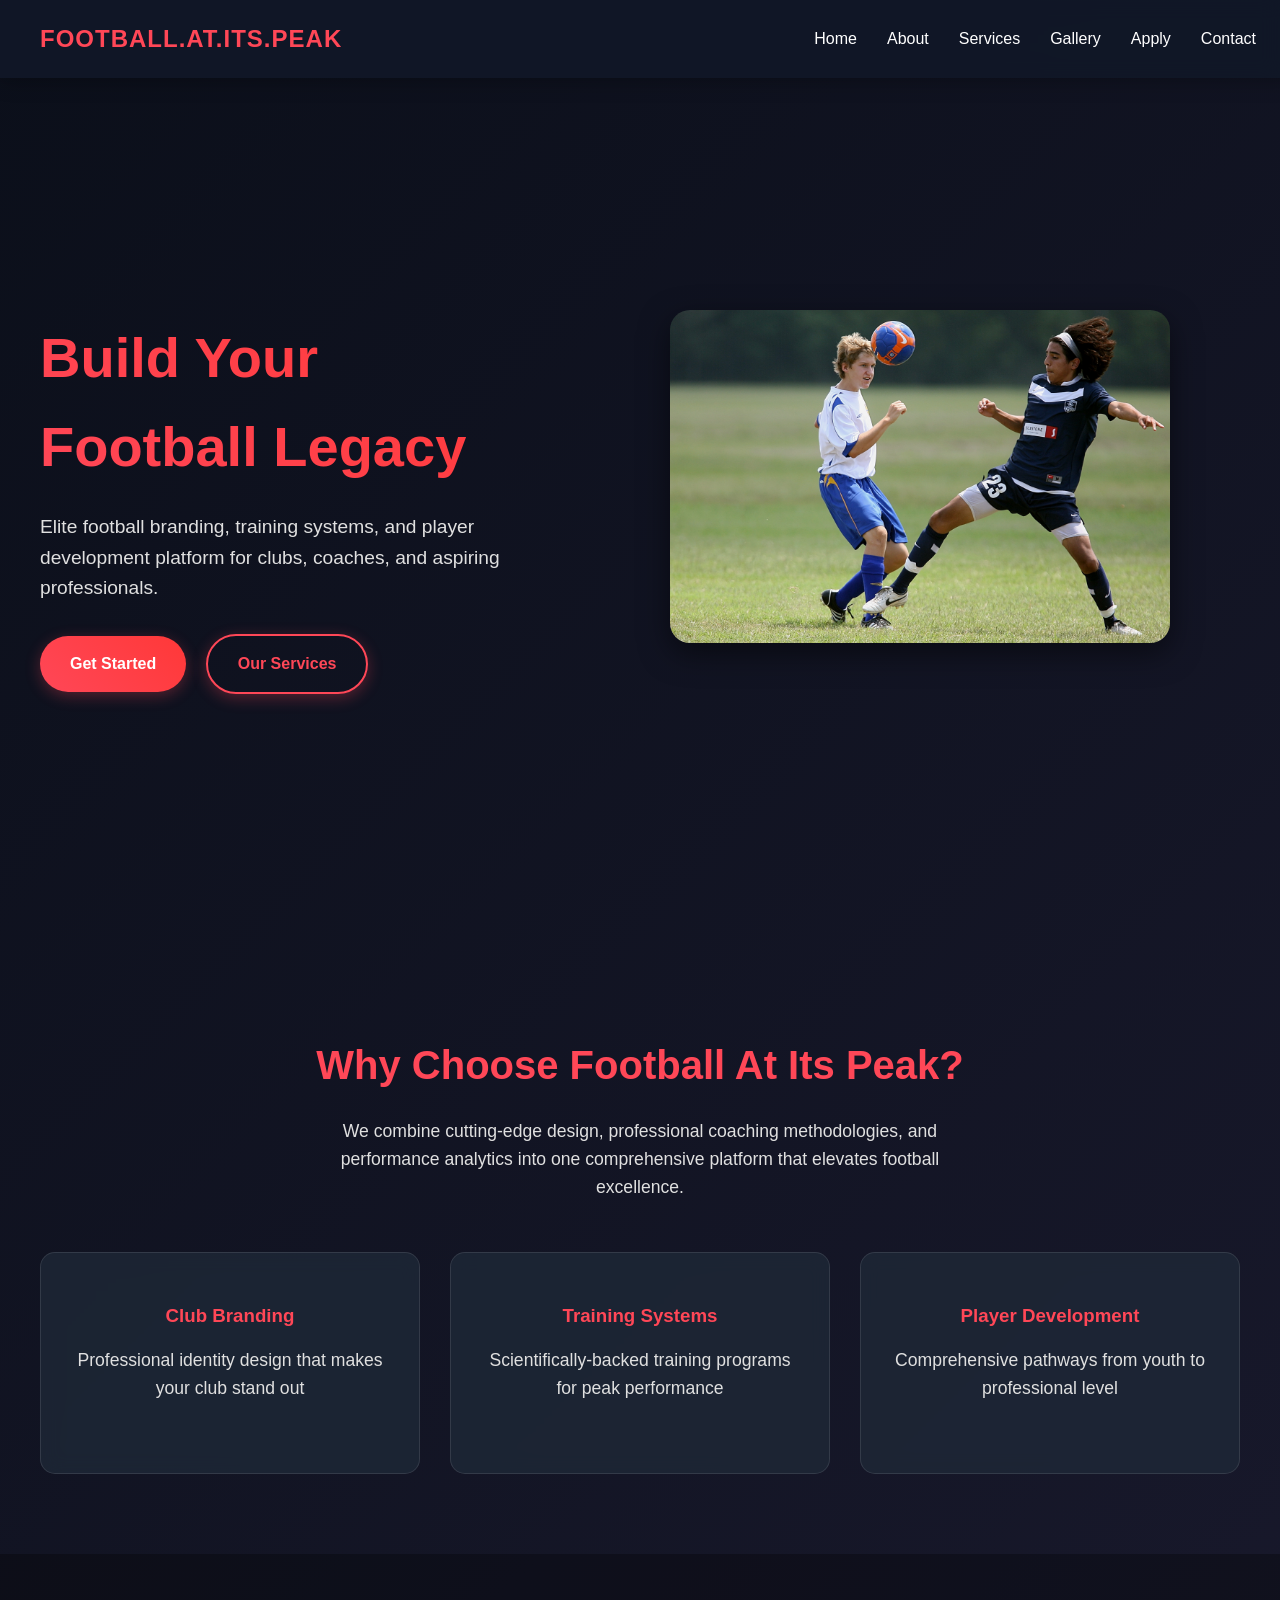
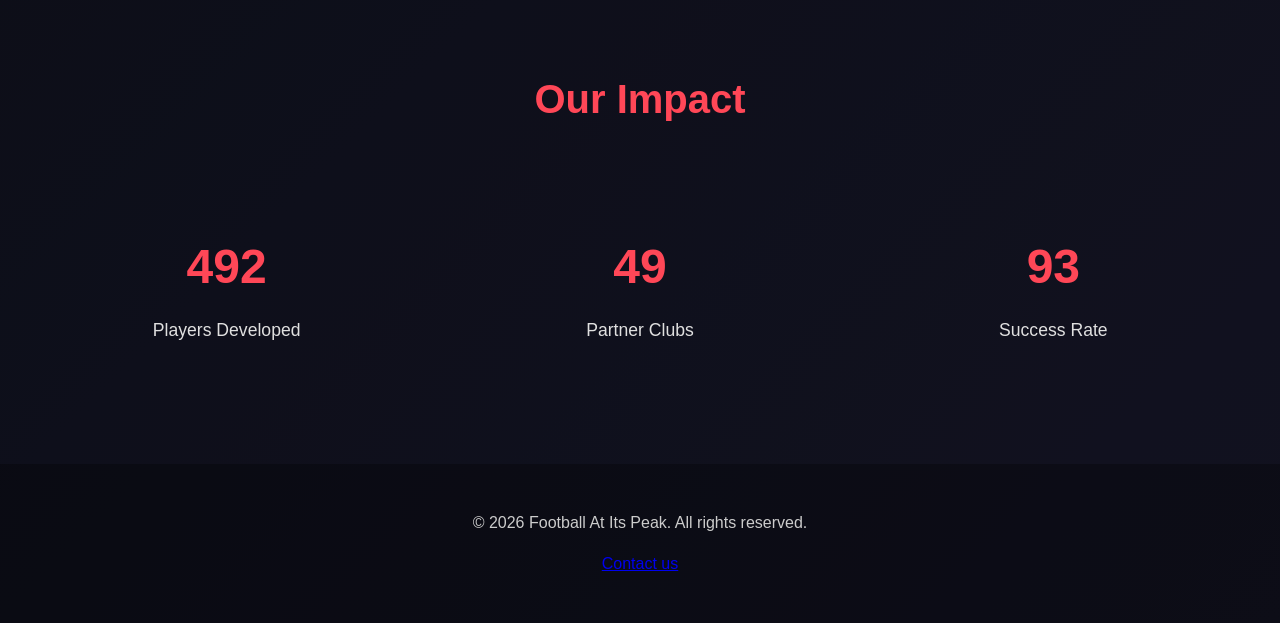
==== commit c0940b08: "logo edited" ====
--- a/index.html
+++ b/index.html
@@ -6,14 +6,25 @@
 <meta name="description" content="Football At Its Peak - Elite football branding, training systems, and player development platform for clubs, coaches, and aspiring professionals.">
 <meta name="keywords" content="football, soccer, training, development, branding, coaching, player development, football academy">
 <meta name="author" content="Football At Its Peak">
-<title>Football At Its Peak - Elite Football Development</title>
+<title>Football At Its Peak</title>
 <link rel="stylesheet" href="style.css">
 </head>
 
 <body>
+  <style>
+    header.navbar {
+      background: rgba(17, 24, 39, 0.95);
+      
+      color: #fff;
+      display: flex;
+      justify-content: space-between;
+      align-items: center;
+      padding: 20px 40px;
+    }
+  </style>
 
 <header class="navbar">
-  <div class="logo">FOOTBALL AT ITS PEAK</div>
+  <div class="logo">FOOTBALL.AT.ITS.PEAK</div>
   <nav>
     <a href="index.html">Home</a>
     <a href="about.html">About</a>
@@ -33,7 +44,7 @@
   </div>
 
   <div class="hero-image">
-    <img id="preview" src="images/brokerx-goal-4761896.jpg" alt="Football Goal Celebration">
+    <img id="preview" src="images/keithjj-soccer-1597197.jpg" alt="Football Goal Celebration">
   </div>
 </section>
 
@@ -76,6 +87,7 @@
 
 <footer>
   <p>© 2026 Football At Its Peak. All rights reserved.</p>
+  <p><a href="contact.html">Contact us</a></p>
 </footer>
 
 <script src="web.js"></script>
--- a/style.css
+++ b/style.css
@@ -14,7 +14,7 @@
 background: rgba(17, 24, 39, 0.95);
 backdrop-filter: blur(10px);
 position: fixed;
-width: 100%;
+width: 95%;
 top: 0;
 z-index: 1000;
 box-shadow: 0 2px 20px rgba(0,0,0,0.3);
